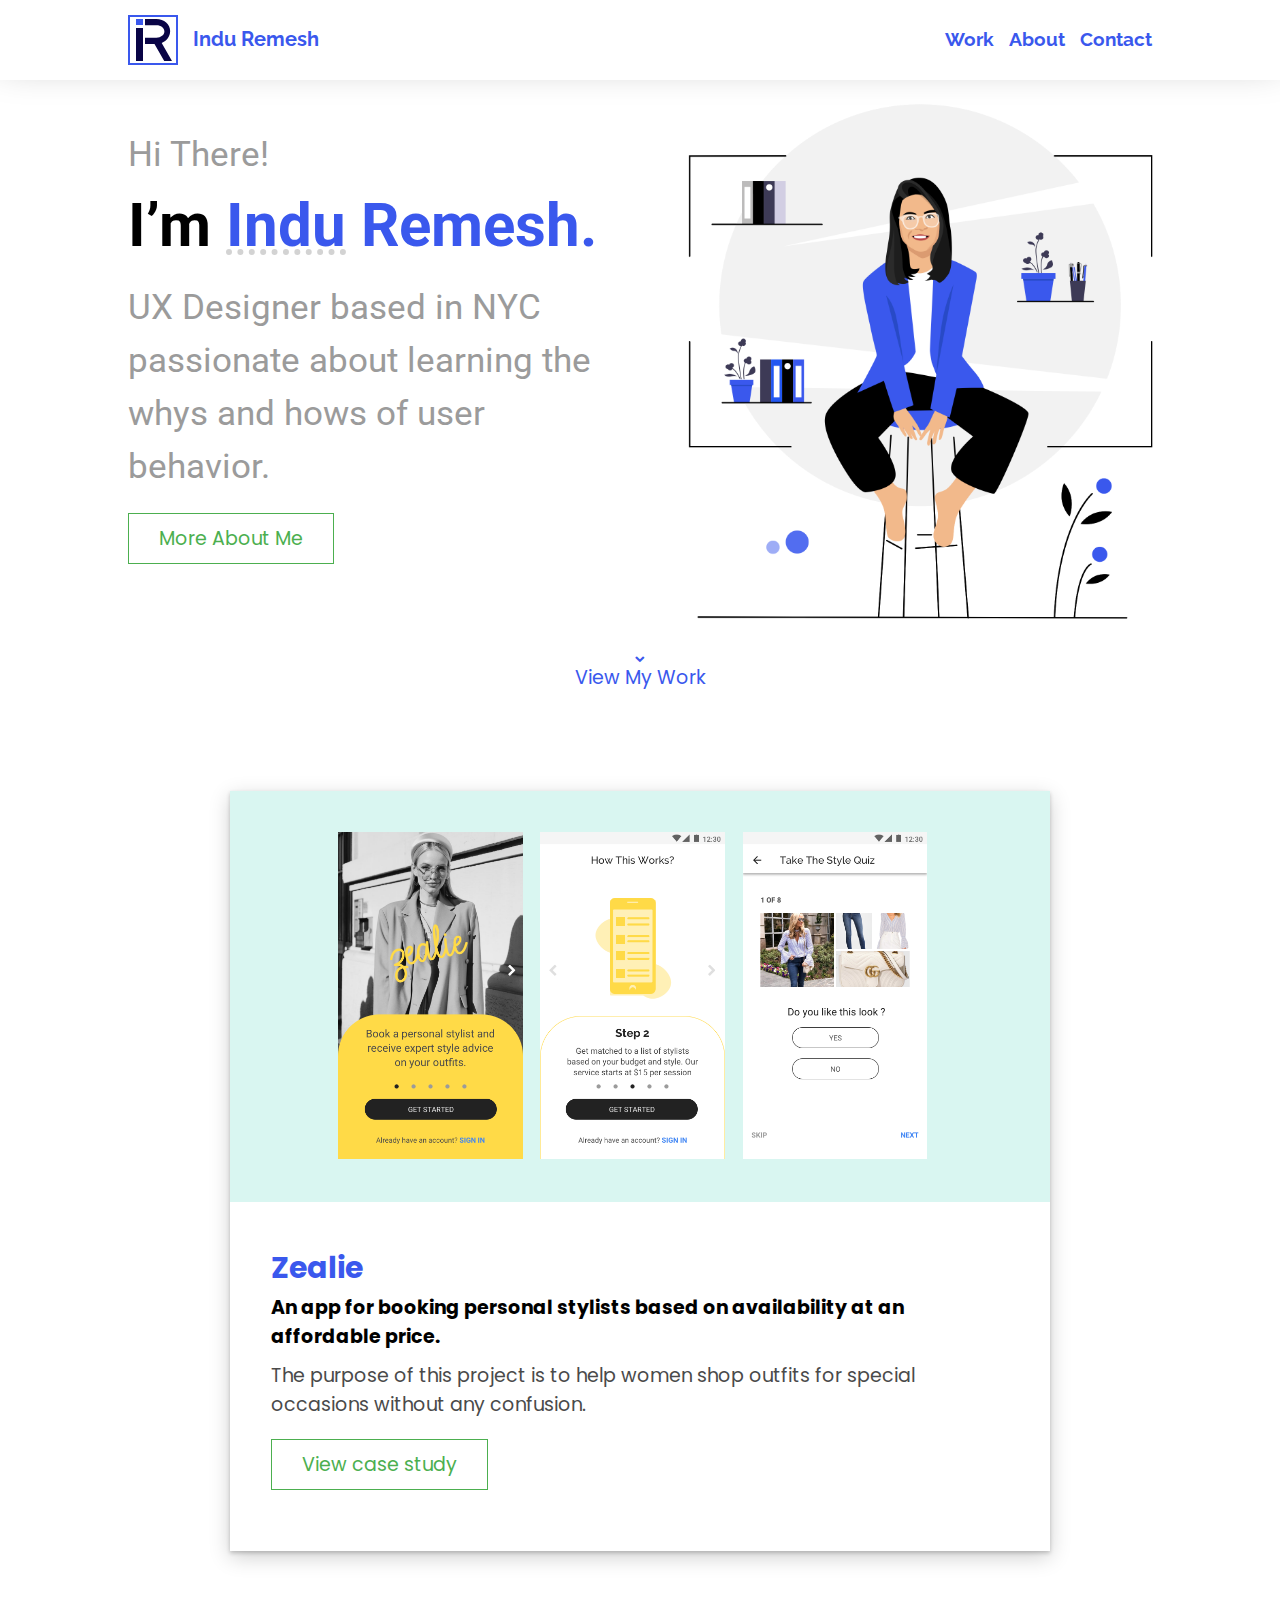
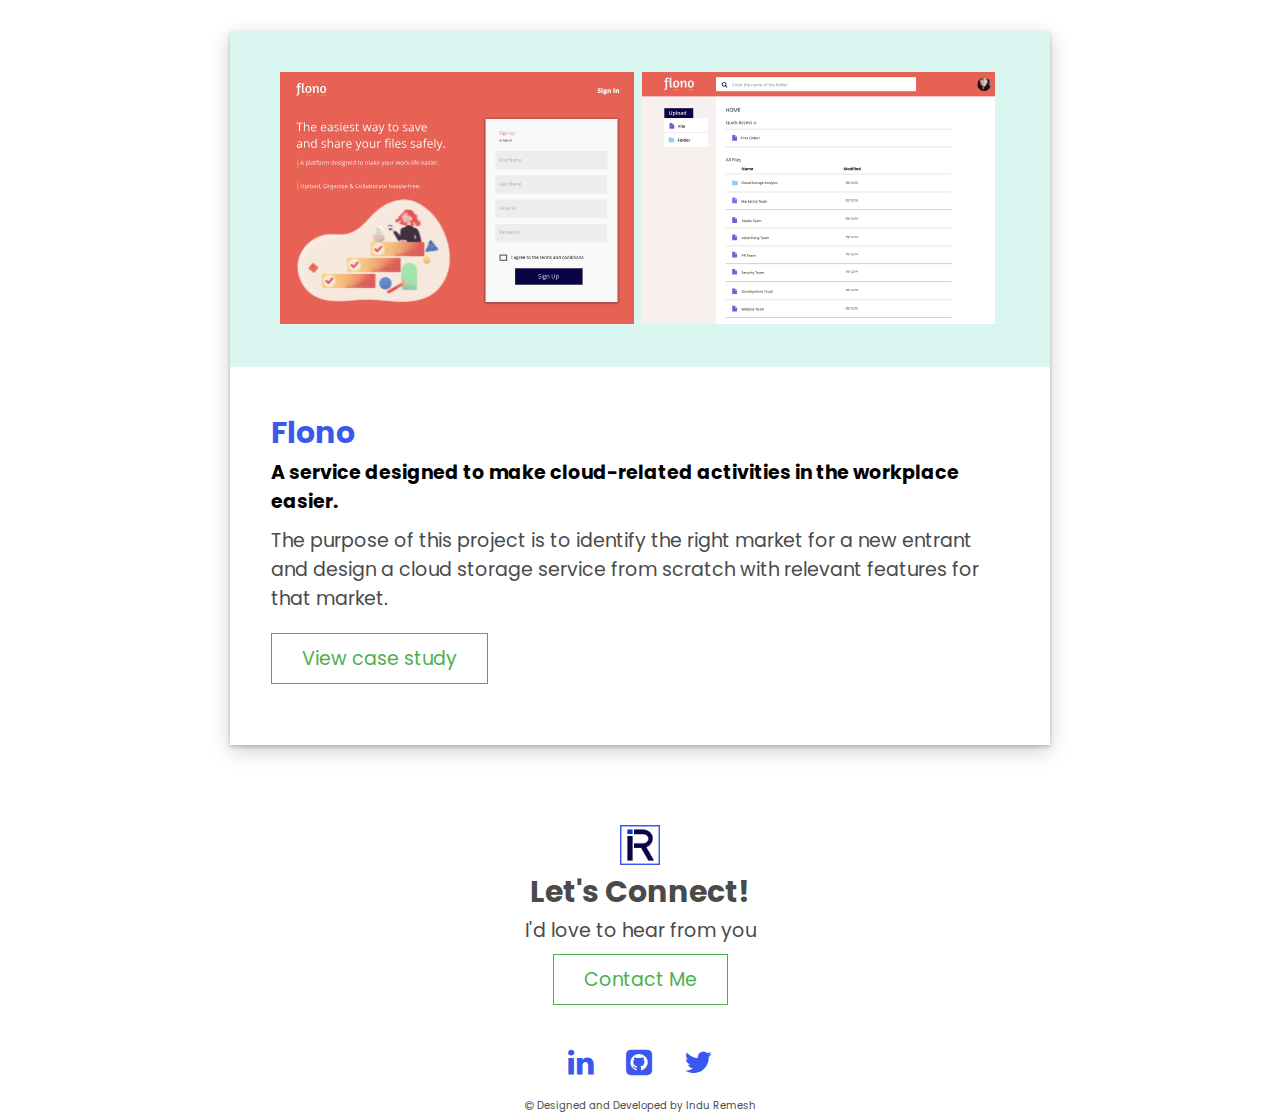
==== index.html @ 7d7c9020 "Add new project" ====
<!DOCTYPE html>
<html>

<head lang="en">
  <title>Portfolio | Indu Remesh</title>
  <meta charset="utf-8">
  <meta name="viewport" content="width=device-width, initial-scale=1">
  <link href='https://fonts.googleapis.com/css?family=Poppins' rel='stylesheet'>
  <link href='https://fonts.googleapis.com/css?family=Roboto' rel='stylesheet'>
  <link href='https://fonts.googleapis.com/css?family=Raleway:800' rel='stylesheet' type='text/css'>
  <link href='https://fonts.googleapis.com/css?family=Raleway:100' rel='stylesheet' type='text/css'>
  <link rel="stylesheet" href="https://cdnjs.cloudflare.com/ajax/libs/font-awesome/4.7.0/css/font-awesome.min.css">
  <link rel="stylesheet" type="text/css" href="css/normalize.css">
  <link rel="stylesheet" type="text/css" href="css/style.css">
  <link rel="apple-touch-icon" sizes="57x57" href="favicon/apple-icon-57x57.png">
  <link rel="apple-touch-icon" sizes="60x60" href="favicon/apple-icon-60x60.png">
  <link rel="apple-touch-icon" sizes="72x72" href="favicon/apple-icon-72x72.png">
  <link rel="apple-touch-icon" sizes="76x76" href="favicon/apple-icon-76x76.png">
  <link rel="apple-touch-icon" sizes="114x114" href="favicon/apple-icon-114x114.png">
  <link rel="apple-touch-icon" sizes="120x120" href="favicon/apple-icon-120x120.png">
  <link rel="apple-touch-icon" sizes="144x144" href="favicon/apple-icon-144x144.png">
  <link rel="apple-touch-icon" sizes="152x152" href="favicon/apple-icon-152x152.png">
  <link rel="apple-touch-icon" sizes="180x180" href="favicon/apple-icon-180x180.png">
  <link rel="icon" type="image/png" sizes="192x192" href="favicon/android-icon-192x192.png">
  <link rel="icon" type="image/png" sizes="32x32" href="favicon/favicon-32x32.png">
  <link rel="icon" type="image/png" sizes="96x96" href="favicon/favicon-96x96.png">
  <link rel="icon" type="image/png" sizes="16x16" href="favicon/favicon-16x16.png">
  <link rel="manifest" href="/manifest.json">
  <meta name="msapplication-TileColor" content="#ffffff">
  <meta name="msapplication-TileImage" content="/ms-icon-144x144.png">
  <meta name="theme-color" content="#ffffff">
</head>
<!-- Mobile Nav -->
<div class="topnav desktopnone">
  <div class="navitems">
    <a href="index.html" class="active irlogo"><img src="images/mylogo.svg" alt="mylogo"></a>
    <div id="myLinks">
      <a href="#projectarea">Work</a>
      <a href="about.html">About</a>
      <a href="contact.html">Contact</a>
    </div>
    <a href="javascript:void(0);" class="icon" onclick="myFunction()">
      <i class="fa fa-bars hambutton"></i>
    </a>
  </div>
</div>
<script>
  function myFunction() {
    var x = document.getElementById("myLinks");
    if (x.style.display === "block") {
      x.style.display = "none";
    } else {
      x.style.display = "block";
    }
  }
</script>
<!-- Desktop/tablet nav -->
<nav class="blue bold none">
  <ul>
    <div class="navelements">
      <div class="logounit">
        <a href="index.html">
          <li class="irlogo"><img src="images/mylogo.svg" alt="logo"></li>
        </a>
        <a href="index.html">
          <li class="myname blue">Indu Remesh</li>
        </a>
      </div>
      <div class="menuicon fontawesome">
        <li><i class="fa fa-bars"></i></li>
      </div>
      <div class="links none">
        <a href="#projectarea">
          <li class="work">Work</li>
        </a>
        <a href="about.html">
          <li class="about">About</li>
        </a>
        <a href="contact.html">
          <li class="contact">Contact</li>
        </a>
      </div>
    </div>
  </ul>
</nav>
<!-- Header Unit -->

<body>
  <div class="container">
    <header class="home">
      <div class="herotext heroelement">
        <h3 class="herohi"> Hi There!</h3>
        <h1 class="heroname blue"><span class="black">I’m </span>
          <div class="tooltip dotted">Indu<span class="tooltiptext lineheightzero">[ In - doo ] <br>Meaning: Indian origin name for the Moon. </span></div> Remesh.
        </h1>
        <p class="oneliner">UX Designer based in NYC passionate about learning the whys and hows of user behavior.</p>
        <a href="about.html"><button class="">More About Me</button></a>
      </div>
      <div class="heroimage heroelement">
        <img class="illustration" src="images/illustration.png" alt="Illustration">
      </div>
      <div class="herobutton aligncenter">
        <a href="about.html"><button class="none2 none nobutton" name="button">More About Me</button></a>
      </div>
    </header>

    <a href="#projectarea">
      <div class="viewmore blue none">
        <i class="fa fa-chevron-down arrowdown"></i>
        <h3>View My Work</h3>
      </div>
    </a>
    <!-- Project Card -->
    <section id="projectarea" class="project aligncenter">
      <div class="projectimage">
        <img class="zeal1" src="images2/launchScreen.png" alt="Project Image">
        <img class="zeal2" src="images2/launchWalk.png" alt="Project Image">
        <img class="zeal3" src="images2/quiz.png" alt="Project Image">
      </div>
      <div class="projectdescription">
        <a href="project.html">
          <h2 class="blue">Zealie</h2>
        </a>
        <p class="bold black"> An app for booking personal stylists based on availability at an affordable price.
  </p>
        <p><span class="none tabnone comview">The purpose of this project is to help women shop outfits for special occasions without any confusion.</p></span>
        <a href="project2.html"><button onclick="myFunction()">View case study</button></a>
      </div>
    </section>

    <section id="projectarea" class="project aligncenter">
      <div class="projectimage">
        <img class="pro1 mainprojectimage" src="images/HomePage.svg" alt="Project Image">
        <img class="pro2 none" src="images/dashboardmain.svg" alt="Project Image">
      </div>
      <div class="projectdescription">
        <a href="project.html">
          <h2 class="blue">Flono</h2>
        </a>
        <p class="bold black"> A service designed to make cloud-related activities in the workplace easier.</p>
        <p><span class="none tabnone comview">The purpose of this project is to identify the right market for a new entrant and design a cloud storage service from scratch with relevant features for that market.</p></span>
        <a href="project.html"><button onclick="myFunction()">View case study</button></a>
      </div>
    </section>

    <!-- Footer -->
    <footer class="aligncenter">
      <a href="index.html"><img src="images/mylogo.png" class="footerlogo" width="40px" alt="logo"></a>
      <h2 class="footernote">Let's Connect!</h2>
      <h3 class="none">I'd love to hear from you</h3>
      <a href="contact.html"><button name="button">Contact Me</button><br></a>
      <ul class="socialicons fontawesome">
        <a href="https://www.linkedin.com/in/indurk/" target="_blank">
          <li><i class="fa fa-linkedin"></i></li>
        </a>
        <a href="https://github.com/Indulr" target="_blank">
          <li><i class="fa fa-github-square"></i></li>
        </a>
        <a href="https://twitter.com/iindurem" target="_blank">
          <li><i class="fa fa-twitter"></i><br></li>
        </a>
      </ul>
      <div class="copyright">
        <i class="fa fa-copyright"></i> Designed and Developed by Indu Remesh
      </div>
    </footer>
    <!-- Global site tag (gtag.js) - Google Analytics -->
    <script async src="https://www.googletagmanager.com/gtag/js?id=UA-143614689-1"></script>
    <script>
      window.dataLayer = window.dataLayer || [];

      function gtag() {
        dataLayer.push(arguments);
      }
      gtag('js', new Date());

      gtag('config', 'UA-143614689-1');
    </script>
  </div>
</body>

</html>
---- css/style.css ----
/* GLOBAL STYLES */
* {
  box-sizing: border-box;
}

html {
  font-size: 10px;
  font-family: "poppins";
  color: #4A4A4A;
  scroll-behavior: smooth;
}

h1 {
  font-size: 3rem;
  color: #3A58ED;
  line-height: 4rem;
  font-weight: bold;
}

h2 {
  font-size: 2.4rem;
  line-height: 3.4rem;
  color: ;
  text-decoration: none;
  font-weight: bold;
}

.h2color {
  color: ;
}

h3 {
  font-size: 1.6rem;
  line-height: 2.7rem;
}

h4 {
  font-size: 1.4rem;
  margin-bottom: 5px;
}

p {
  font-size: 1.6rem;
  line-height: 2.7rem;
  margin-bottom: 10px;
}

.fontawesome {
  font-size: 2.5rem;
}

.none {
  display: none;
}

.newnone {
  display: none;
}

button {
  border: 1px solid #4CAF4F;
  background-color: white;
  color: #4CAF4F;
  padding: 5px 5px;
  text-align: center;
  text-decoration: none;
  font-family: "poppins";
  font-size: 14px;
  margin-top: 10px;
  margin-bottom: 20px;
  cursor: pointer;
}

button:hover {
  text-shadow: 0px 0px 6px rgba(255, 255, 255, 1);
  -webkit-box-shadow: 0px 5px 40px -10px rgba(0, 0, 0, 0.57);
  -moz-box-shadow: 0px 5px 40px -10px rgba(0, 0, 0, 0.57);
  transition: all 0.4s ease 0s;
}

.aligncenter {
  text-align: center;
}

.halfimg {
  width: 48%;
}

.fullimg {
  width: 90%;
}

.marginbottom {
  margin-bottom: 40px;
}

.marginbottomsmall {
  margin-bottom: 20px;
}

.alignleft {
  text-align: left;
}

.blue {
  color: #3A58ED;
}

.black {
  color: #000000;
}

hr {
  border-top: 1px solid red;
}

.red {
  color: #E76155;
}

.emp {
  font-size: 2.5rem;
}

.squarelist {
  list-style-type: square;
}

.divider {
  width: 100%;
  height: 3px;
  color: red;
}

.bold {
  font-weight: bold;
}

.underline {
  text-decoration: underline;
}

.marginaround {
  margin: 2%;
}

a:visited {
  color: #3A58ED;
}

/* navigation */
.topnav {
  box-shadow: 0 -22px 43px 0px rgba(0, 0, 0, .4);
}

.navitems {
  width: 91%;
  margin: 0 auto;
}

.topnav img {
  width: 50px;
}

.topnav #myLinks {
  display: none;
}

.topnav a {
  color: #3A58ED;
  padding: 5px 5px;
  text-decoration: none;
  font-size: 17px;
  display: block;
  font-weight: bold;
  font-family: "Raleway";
}

#myLinks a {
  padding-top: 8%;
  padding-bottom: 8%;
  border-bottom: 1px solid #7B8DE4;
}

#myLinks a:hover {
  color: black;
}

.topnav a.icon {
  display: block;
  position: absolute;
  right: 16px;
  top: 10px;
  font-size: 30px;
  color: #3A58ED;
}

.topnav a:visited {
  color: #3A58ED;
}

.topnav a:hover {
  color: #3A58ED;
}

/* Header */
/* Tooltip container */
.dotted {
  text-decoration: underline;
  text-decoration-color: lightgrey;
  text-decoration-style: dotted;
}

.lineheightzero {
  line-height: 30px;
}

.tooltip {
  position: relative;
  display: inline-block;
  /* border-bottom: 1px dotted darkgrey; If you want dots under the hoverable text */
}

/* Tooltip text */
.tooltip .tooltiptext {
  visibility: hidden;
  width: 170px;
  background-color: darkgrey;
  color: #fff;
  font-size: 14px;
  text-align: left;
  border-radius: 6px;
  padding-left: 3px;
  /* Position the tooltip text - see examples below! */
  position: absolute;
  z-index: 1;
}

.tooltip .tooltiptext {
  top: -5px;
  left: 105%;
}

.tooltip .tooltiptext::after {
  content: " ";
  position: absolute;
  top: 30%;
  right: 100%;
  /* To the left of the tooltip */
  margin-top: -5px;
  border-width: 5px;
  border-style: solid;
  border-color: transparent darkgrey transparent transparent;
}

/* Show the tooltip text when you mouse over the tooltip container */
.tooltip:hover .tooltiptext {
  visibility: visible;
}

header.home, .flonomain {
  margin-bottom: 30px;
  margin-top: 30px;
}

.herohi, .oneliner {
  font-size: 2rem;
  color: #9B9B9B;
  font-family: "Roboto";
  line-height: 3rem;
}

.heroname {
  font-family: "Roboto";
  margin-bottom: 10px;
}

.illustration {
  width: 100%;
  margin: 0 auto;
}

.herobutton {
  text-align: center;
}

/* Main */
.container {
  width: 91%;
  margin: 0 auto;
}

/* Project Card on Homepage */
.introimg {
  width: 40%;
  display: inline-block;
  margin-right: 5%;
}

.project {
  width: 90%;
  margin: 0 auto;
  margin-top: 50px;
  box-shadow: 0 2px 4px 0 rgba(0, 0, 0, 0.2), 0 6px 20px 0 rgba(0, 0, 0, 0.19);
  margin-bottom: 50px;
}

.projectimage {
  padding: 5%;
  background-color: #D9F6F1;
}

.projectdescription {
  padding: 5%;
}

.pro1 {
  width: 90%;
}

.zeal1, .zeal2, .zeal3 {
  display: inline-block;
  width: 25%;
  margin-right: 2%;
}

/*Case Study*/
.bgcolor {
  background-color: #D9F6F1;
}

.colorbox {
  padding: 5%
}

.margincenter {
  margin: 0 auto;
}

.marginleft {
  margin-left: 10px;
}

.marginleftmore {
  margin-left: 20px;
}

.personaimage {
  width: 40%;
}

.margintopsmall {
  margin-top: 40px;
}

.storyboard {
  width: 90%;
}

.papersketchimg, .wireframeimg {
  width: 95%;
}

ul.listspace li {
  margin-bottom: 10px;
}

.border {
  border-style: solid;
  border-width: thin;
}

.previous {
  float: left;
}

.next {
  float: right;
}

.topbutton {
  margin: 0 auto;
}

li {
  line-height: 3.5rem;
}

.endbuttons {
  height: 50px;
}

.zealiewire {
  width: 30%;
  margin: 2%;
}

.zealogo {
  width: 40%;
}

.zealmob {
  width: 70%;
}

/* Footer */
footer ul {
  display: flex;
  justify-content: space-between;
  width: 50%;
  margin: 0 auto;
}

.socialicons {}

.socialicons li {
  font-size: 3rem;
  color: #3A58ED;
}

.socialicons li:hover {
  color: black;
}

.cricon {
  font-size: 1.5rem
}

.crname {
  font-size: 1.0rem
}

.cricon, .crname {
  display: inline-block;
  vertical-align: middle;
}

/*Contact Page*/
.contacttext {
  margin-top: 50px;
  margin-bottom: 20px;
}

.contactfull {
  margin-bottom: 100px;
}

#contact input[type="text"],
#contact input[type="email"],
#contact input[type="tel"],
#contact input[type="url"],
#contact textarea,
#contact button[type="submit"] {
  font: 400 12px/16px "Poppins", Helvetica, Arial, sans-serif;
}

#contact {
  background: white;
  padding: 3%;
  box-shadow: 0 0 20px 0 rgba(0, 0, 0, 0.2), 0 5px 5px 0 rgba(0, 0, 0, 0.24);
}

fieldset {
  border: medium none !important;
  margin: 0 0 10px;
  min-width: 100%;
  padding: 0%;
  width: 100%;
}

#contact input[type="text"],
#contact input[type="email"],
#contact input[type="tel"],
#contact input[type="url"],
#contact textarea {
  width: 100%;
  border: 1px solid #ccc;
  background: #FFF;
  margin: 1%;
  padding: 1%;
}

#contact input[type="text"]:hover,
#contact input[type="email"]:hover,
#contact input[type="tel"]:hover,
#contact input[type="url"]:hover,
#contact textarea:hover {
  -webkit-transition: border-color 0.3s ease-in-out;
  -moz-transition: border-color 0.3s ease-in-out;
  transition: border-color 0.3s ease-in-out;
  border: 1px solid #aaa;
}

#contact textarea {
  max-width: 100%;
  height: 100px;
}

#contact button[type="submit"] {}

.copyright {
  text-align: center;
}

#contact input:focus,
#contact textarea:focus {
  outline: 0;
  border: 1px solid #aaa;
}

::-webkit-input-placeholder {
  color: #888;
}

:-moz-placeholder {
  color: #888;
}

::-moz-placeholder {
  color: #888;
}

:-ms-input-placeholder {
  color: #888;
}

.inputspace {
  height: 40px;
}

/*About Page*/
.aboutinfull {
  margin-top: 30px;
  margin-bottom: 80px;
}

.firstpartabout img {
  width: 100%;
  margin-top: 10px;
  margin-bottom: 10px;
}

.newrightnow {
  width: 200px;
  border: 1px solid lightgrey;
  box-shadow: 0 4px 2px -2px rgba(0, 0, 0, 0.4);
  padding: 2%;
  margin: 1%;
}

.boxes {
  display: flex;
}

@media screen and (min-width: 575px) {

  /*Global Styles */
  .none {
    display: block;
  }

  .nobutton {
    display: none;
  }

  h1 {
    font-size: 6rem;
    line-height: 9rem;
  }

  h2 {
    font-size: 3rem;
    line-height: 4.1rem;
  }

  h3 {
    font-size: 1.9rem;
    line-height: 2.7rem;
  }

  p {
    font-size: 1.9rem;
    line-height: 3.5rem;
  }

  .fontawesome {
    font-size: 3rem;
  }

  button {
    padding: 8px 8px;
    font-size: 16px;
  }

  .tabnone {
    display: none;
  }

  .desktopnone {
    display: none;
  }

  /* Navigation */
  nav {
    width: 100%;
    height: 80px;
    box-shadow: 0 -22px 43px 0px rgba(0, 0, 0, .4);
    font-family: "Raleway";
    font-size: 1.9rem;
    position: relative;
  }

  .navelements {
    width: 80%;
    margin: 0 auto;
    display: flex;
    justify-content: space-between;
    align-items: center;
  }

  .myname {
    font-family: "Raleway";
  }

  .irlogo, .myname {
    display: inline-block;
    vertical-align: middle;
  }

  .menuicon {
    display: none;
  }

  .irlogo {
    margin-right: 10px;
    margin-top: 15px;
    margin-bottom: 15px;
  }

  .myname {
    font-size: 2rem;
    margin-bottom: 13px;
  }

  .work, .about, .contact {
    display: inline-block;
    margin-left: 10px;
    margin-bottom: 13px;
  }

  .links a {
    font-family: "Raleway";
  }

  .myname:hover {
    color: black;
  }

  /*Main */
  .container {
    width: 80%;
    margin: 0 auto;
  }

  /* Header */
  .tooltip .tooltiptext {
    width: 180px;
    font-size: 16px;
  }

  .tooltip .tooltiptext::after {
    top: 50%;
  }

  header.home {
    margin-top: 60px;
  }

  .herohi, .oneliner {
    font-size: 3.5rem;
    line-height: 5.3rem;
  }

  .herobutton {
    text-align: center;
  }

  .viewmore {
    text-align: center;
    margin-bottom: 100px;
  }

  /* Project Card*/
  .project {
    width: 80%;
    margin-bottom: 80px;
  }

  .pro1, .pro2 {
    display: inline-block;
    width: 48%;
    margin-right: 5px;
  }

  .zeal1, .zeal2, .zeal3 {
    display: inline-block;
    width: 25%;
    margin-right: 2%;
  }

  .projectdescription {
    text-align: left;
  }

  .projectdescription p {
    line-height: 2.9rem;
  }

  /*Case Study */
  .marginleft {
    margin-left: 0px;
  }

  .alignleftformobile {
    text-align: center;
  }

  .papersketchimg {
    width: 30%;
    margin: 1%;
  }

  .wireframeimg {
    display: inline-block;
    width: 40%;
    margin: 1%;
  }

  .colorbox {
    padding: 3%;
  }

  .personaimage {
    width: 30%;
  }

  .personaclass {
    width: 45%;
    display: inline-block;
    vertical-align: top;
    margin: 2%;
  }

  .storyandfeature {
    width: 45%;
    display: inline-block;
    vertical-align: text-top;
  }

  .utupload {
    width: 20%;
    margin: 1%;
  }

  .fullimg {
    width: 45%;
    margin: 1%;
  }

  .visualtypo, .visualcolor, .visualcolorpalette {
    width: 48%;
    display: inline-block;
    vertical-align: middle;
  }

  .zealogo {
    width: 20%;
    margin-right: 28%;
  }

  .logotype {
    width: 50%;
  }

  .zealogo, .logotype {
    display: inline-block;
    vertical-align: middle;
  }

  .visualzealie {
    width: 25%;
    margin-right: 23%;
  }

  .visualtype {
    width: 45%;
  }

  .visualtype, .visualzealie {
    display: inline-block;
    vertical-align: middle;
  }

  .typo {
    height: 10px;
  }

  .signupop1, .signupop2 {
    width: 25%;
  }

  .signupop1 {
    margin-right: 10px;
  }

  .utbox {
    width: 25%;
  }

  ul.lessmarginbottom {
    margin-bottom: 5px;
  }

  .finalresult1, .finalresult2, .finalresult3 {
    width: 48%;
    display: inline-block;
    vertical-align: middle;
  }

  .zealieresult1 {
    width: 30%;
    margin-right: 15%;
  }

  .zealieresulttype1 {
    width: 53%;
  }

  .zealieresult1, .zealieresulttype1 {
    display: inline-block;
    vertical-align: middle;
  }

  .reducedcontainer {
    width: 95%;
    margin: 0 auto;
  }

  .google, .dropbox, .box {
    width: 25%;
    display: inline-block;
    vertical-align: top;
    margin: 4%;
  }

  .compbutton, .topbutton {
    text-align: center;
  }

  .topbutton {
    margin-bottom: 50px;
  }

  .psrt {
    width: 48%;
    display: inline-block;
    margin: 1%;
  }

  .roleandtools {
    float: right;
    text-align: center;
  }

  .marginforproblem {
    margin-bottom: 80px;
  }

  .flonotext {
    margin-right: 10px;
  }

  .flonoheadcomp {
    width: 48%;
    display: inline-block;
    vertical-align: middle;
  }

  .userstories {
    margin-right: 40px;
  }

  .storybutton {
    text-align: center;
  }

  .alignleft {
    text-align: left;
  }

  .featuresonly {
    float: right;
  }

  .videowidth {
    width: 48%;
  }

  .videocontrol {
    width: 20%;
  }

  .zealieheadcomp {
    width: 40%;
    margin-right: 30%;
  }

  .zealieheadcomp, .videocontrol {
    display: inline-block;
    vertical-align: middle;
  }

  /* Contact */
  .contactfull {
    margin-bottom: 80px;
  }

  /* About */
  .newrightnow {
    width: 45%;
    border: 1px solid lightgrey;
    box-shadow: 0 4px 2px -2px rgba(0, 0, 0, 0.4);
    padding: 2%;
  }

  /*Footer */
  .footerlogo {
    margin: 0 auto;
  }

  .cricon {
    font-size: 20px;
  }

  footer ul {
    width: 16%;
  }
}

@media screen and (min-width: 991px) {

  /* Global Styles */
  a {
    text-decoration: none;
  }

  a:visited {
    color: #3A58ED;
  }

  a:hover {
    color: black;
  }

  button {
    padding: 10px 30px;
    font-size: 19px;
  }

  .comview {
    display: block;
  }

  .none2 {
    display: none;
  }

  h2 {
    line-height: 5rem;
  }

  /* Footer */
  .socialicons {
    padding: 10px 10px;
    margin-top: 10px;
    margin-bottom: 10px;
  }

  /* Header */
  header.home {
    margin-top: 10px;
  }

  .heroelement {
    width: 48%;
    display: inline-block;
    vertical-align: middle;
  }

  .illustration {
    margin-left: 13%;
    margin-right: 13%;
    margin-top: 10px;
    width: 95%;
  }

  .herobutton {
    text-align: left;
  }

  .viewmore {
    text-align: center;
    margin-bottom: 100px;
  }

  .links li {
    color: #3A58ED;
  }

  .links li:hover {
    color: black;
  }

  /* Sticky Menu*/
  .sticky {
    position: fixed;
    top: 0;
    width: 100%;
  }

  .navdirection {
    width: 100%;
    margin: 0 auto;
    background-color: #f6e8ea;
    padding-top: 2%;
    padding-bottom: 2%;
  }

  .stickymenuitems {
    display: flex;
    justify-content: center;
    justify-content:
  }

  .navdirection a {
    font-size: 16px;
    color: #3A58ED;
    margin-left: 1%;
    margin-right: 1%;
    text-decoration: none;
    font-weight: bold;
    font-family: "Raleway";
  }

  .navdirection a:hover {
    color: black;
  }

  /* Case Study */
  .desktopwidth {
    width: 680px;
  }

  .marginbottom {
    margin-bottom: 100px;
  }

  .marginbottomsmall {
    margin-bottom: 50px;
  }

  .margintopsmall {
    margin-top: 60px;
  }

  .tools {
    margin-top: 50px;
  }

  .tools h3 {
    line-height: 3rem;
  }

  .roles h3 {
    line-height: 3rem;
  }

  .alignfewleft {
    text-align: left;
  }

  /* Contact */
  .contactform, .contacttext {
    width: 48%;
    display: inline-block;
    vertical-align: middle;
  }

  .contactfull {
    margin-top: 100px;
    margin-bottom: 420px;
  }

  .contactform {
    float: right;
  }

  /* About */
  .deskpic {
    width: 79%;
  }

  .aboutfull {
    margin-bottom: 100px;
  }

  .firstpartaboutpic {
    width: 48%;
    margin-top: 60px;
    float: right;
  }

  .firstpartabout {
    width: 48%;
    margin: 1%;
  }

  .firstpartabout, .firstpartaboutpic {
    display: inline-block;
    vertical-align: top;
  }

  .newrightnow {
    width: 38%;
    border: 1px solid lightgrey;
    box-shadow: 0 4px 2px -2px rgba(0, 0, 0, 0.4);
    padding: 2%;
  }

  .secondpartabout {
    width: 48%;
    margin: 1%;
  }

  .secondpartbox {
    width: 45%;
  }

  .secondpartbox, .secondpartabout {
    display: inline-block;
    vertical-align: top;
  }

  .boxes {
    display: flex;
  }
}
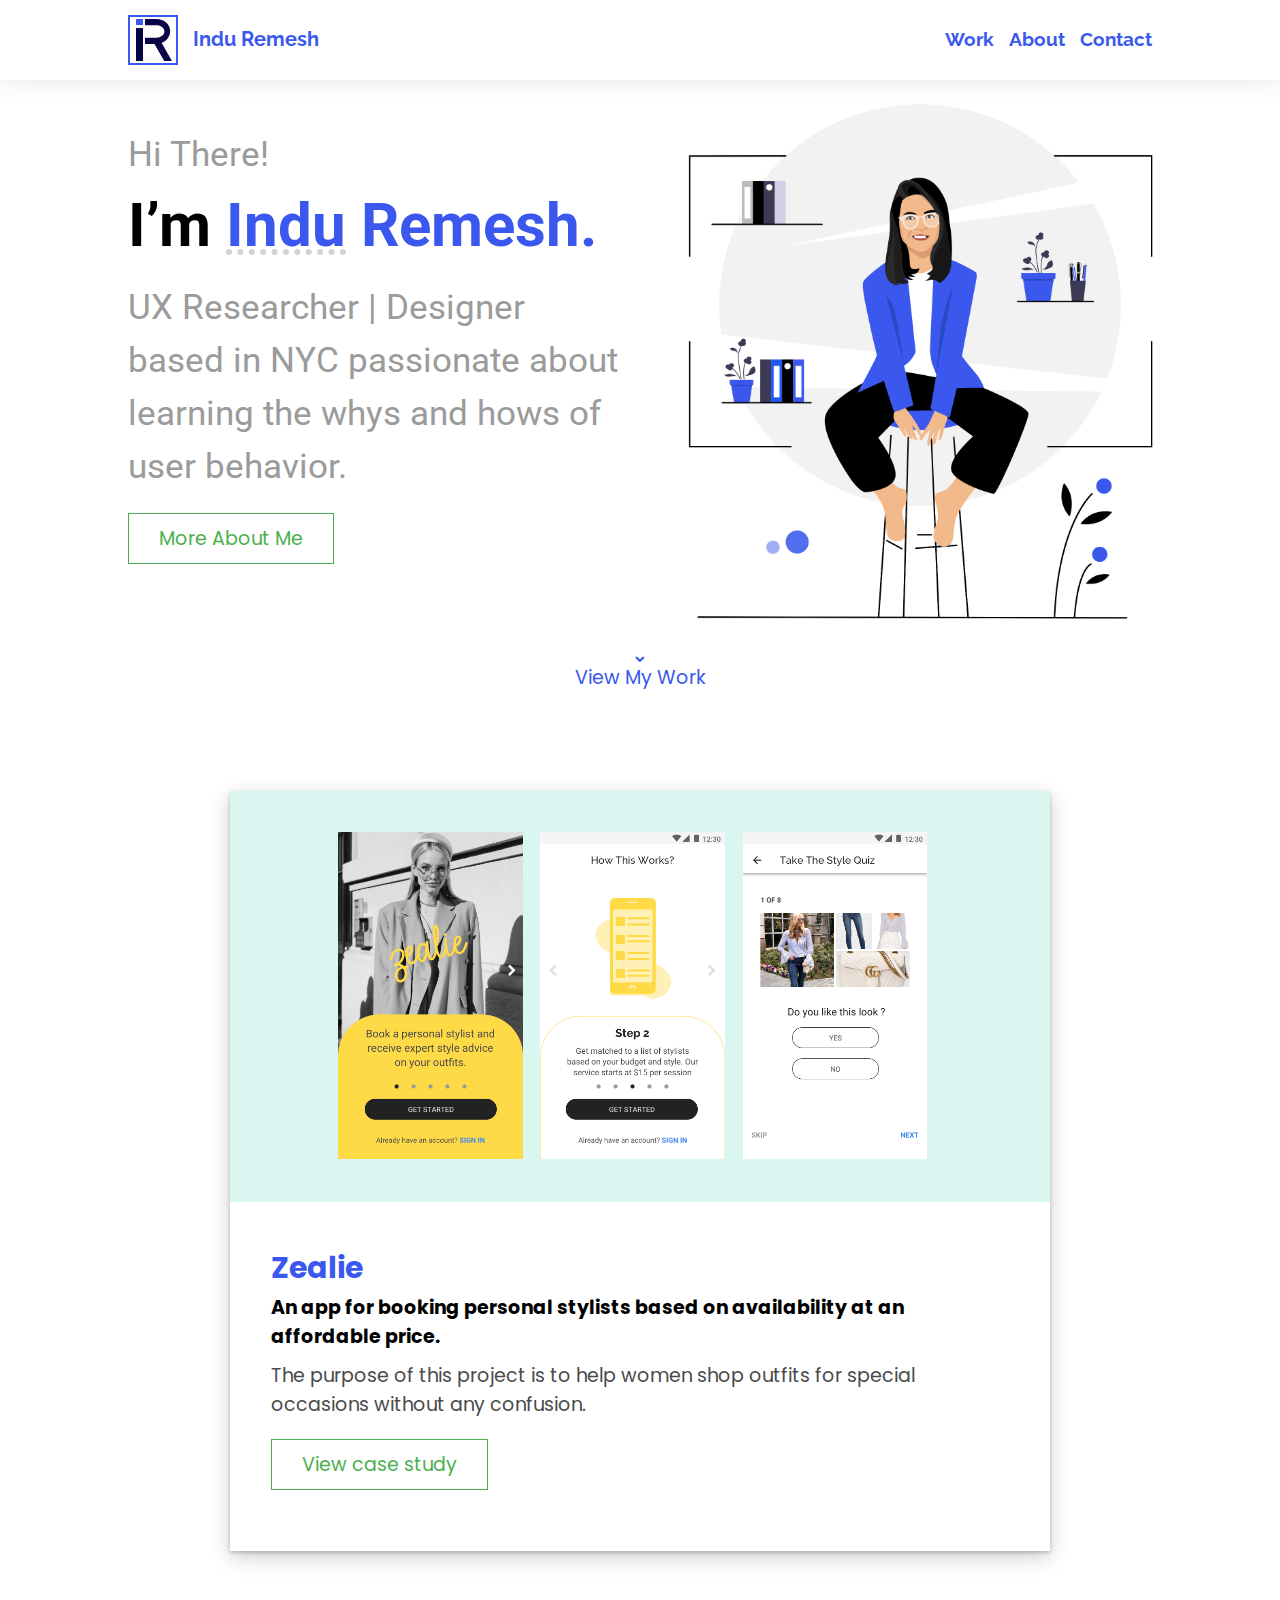
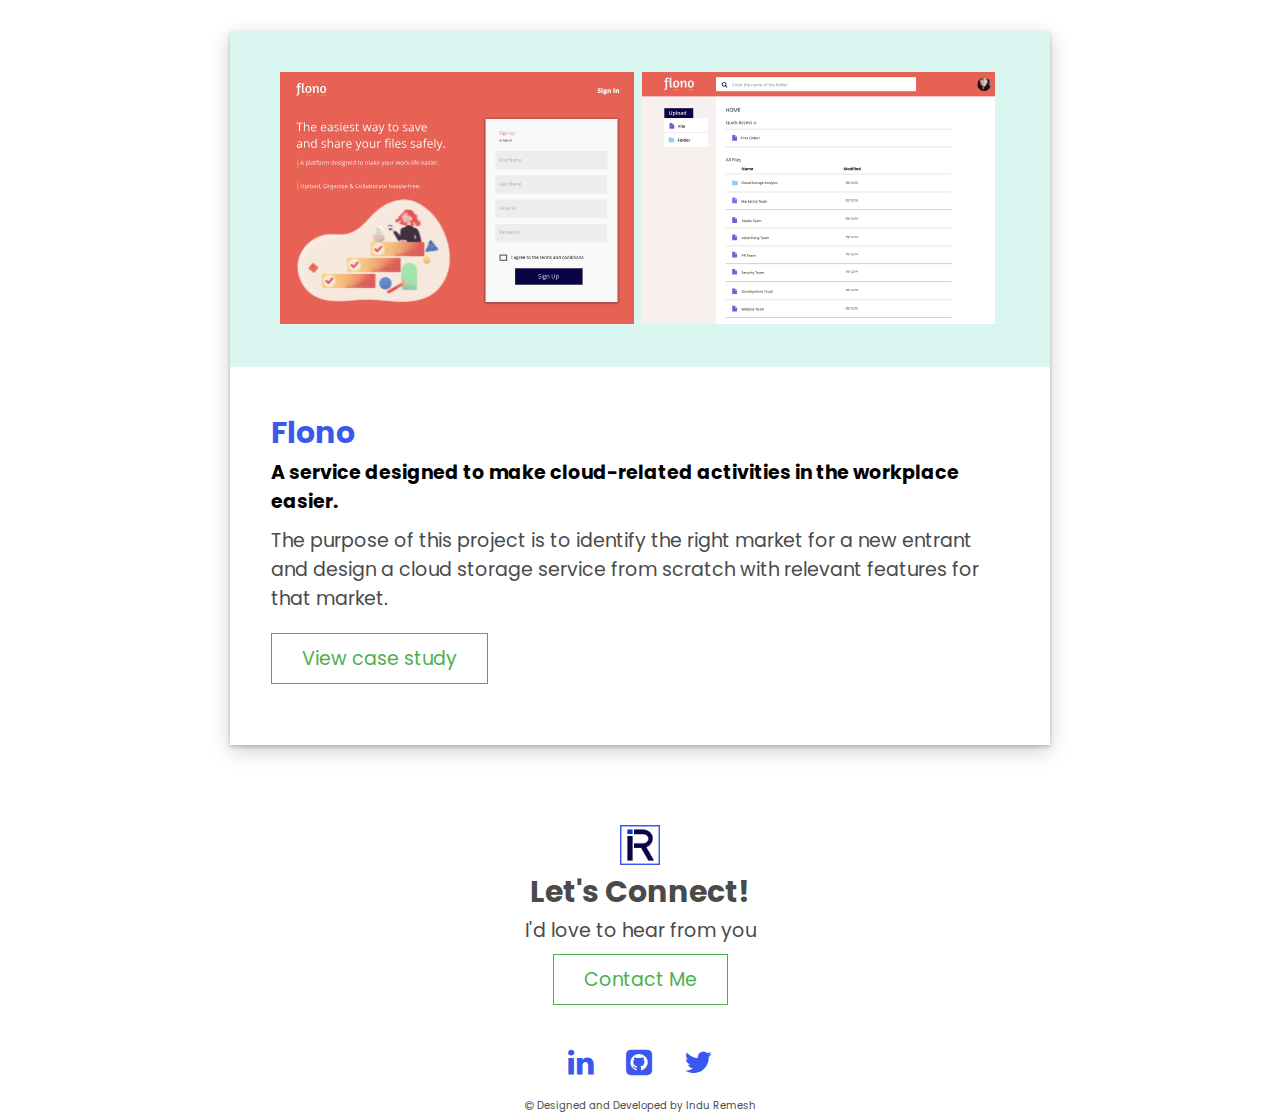
==== commit 5065026b: "Change name" ====
--- a/index.html
+++ b/index.html
@@ -93,7 +93,7 @@
         <h1 class="heroname blue"><span class="black">I’m </span>
           <div class="tooltip dotted">Indu<span class="tooltiptext lineheightzero">[ In - doo ] <br>Meaning: Indian origin name for the Moon. </span></div> Remesh.
         </h1>
-        <p class="oneliner">UX Designer based in NYC passionate about learning the whys and hows of user behavior.</p>
+        <p class="oneliner">UX Researcher | Designer based in NYC passionate about learning the whys and hows of user behavior.</p>
         <a href="about.html"><button class="">More About Me</button></a>
       </div>
       <div class="heroimage heroelement">
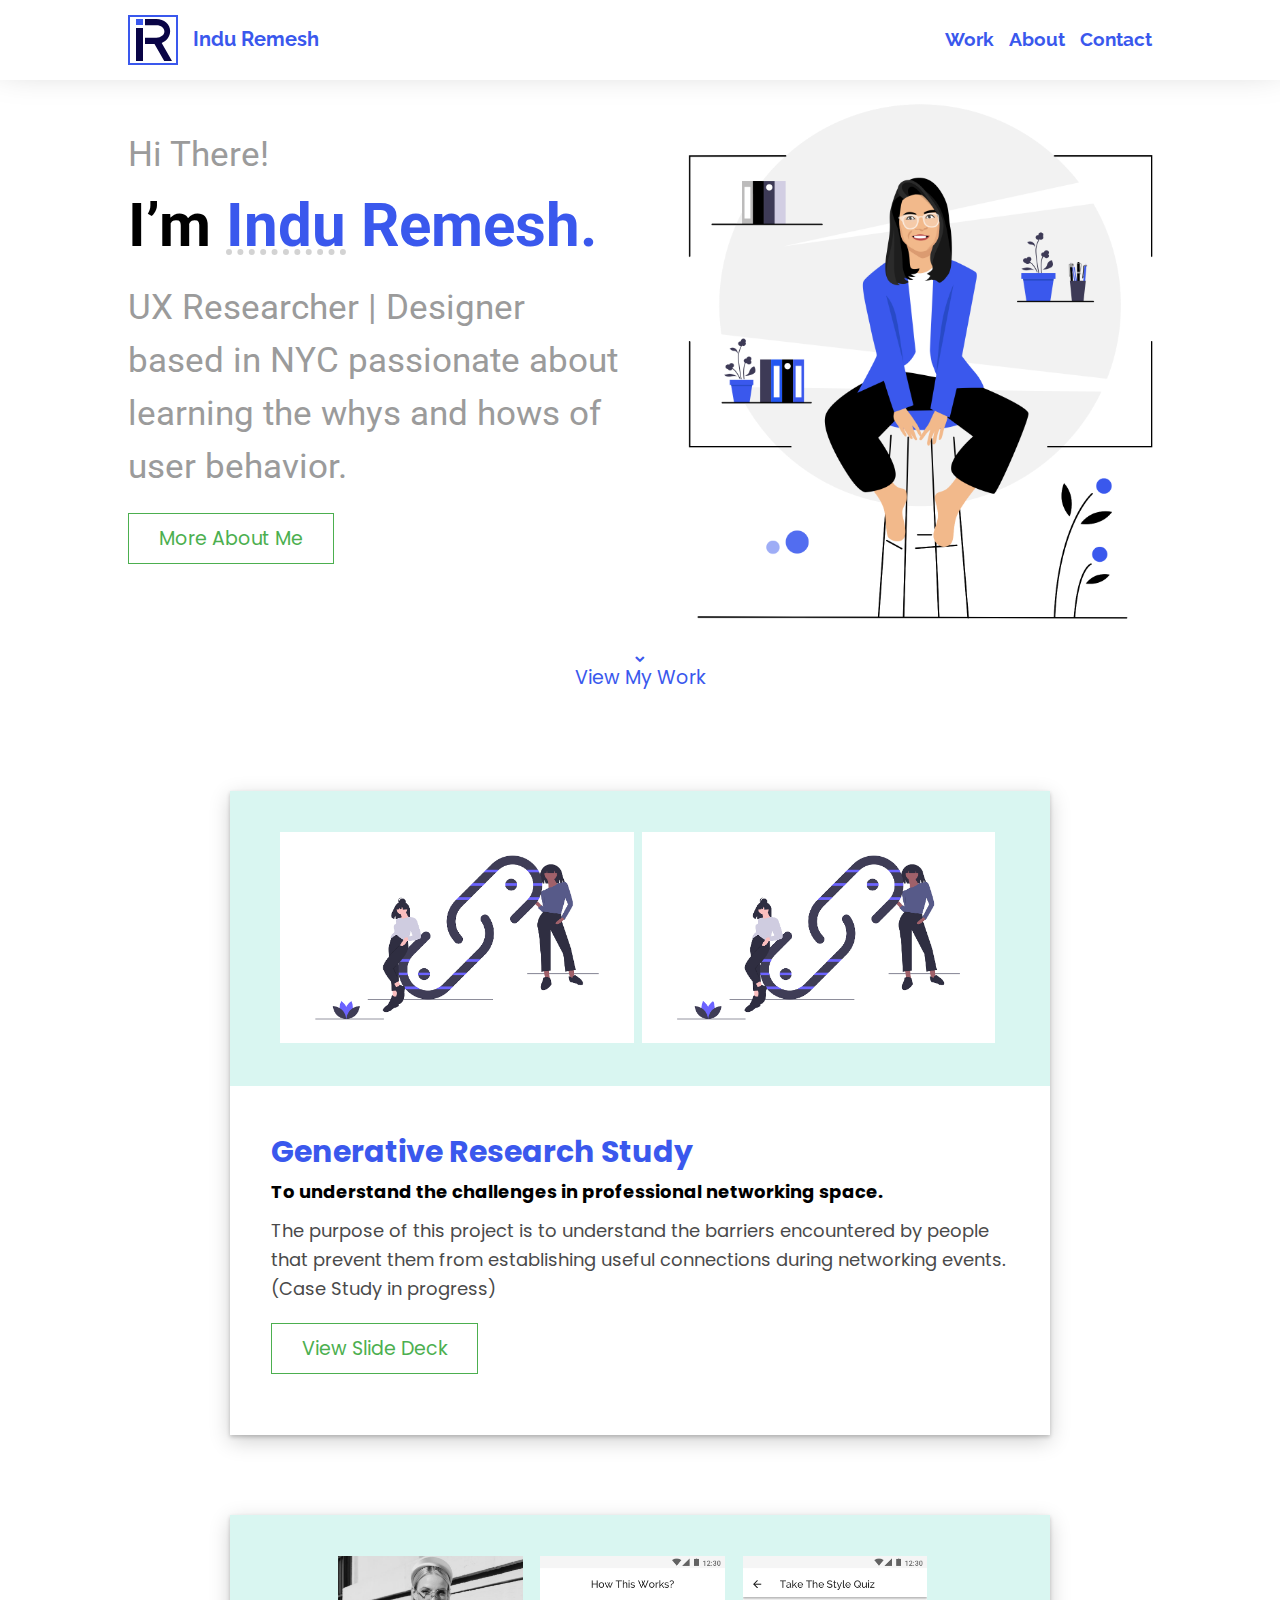
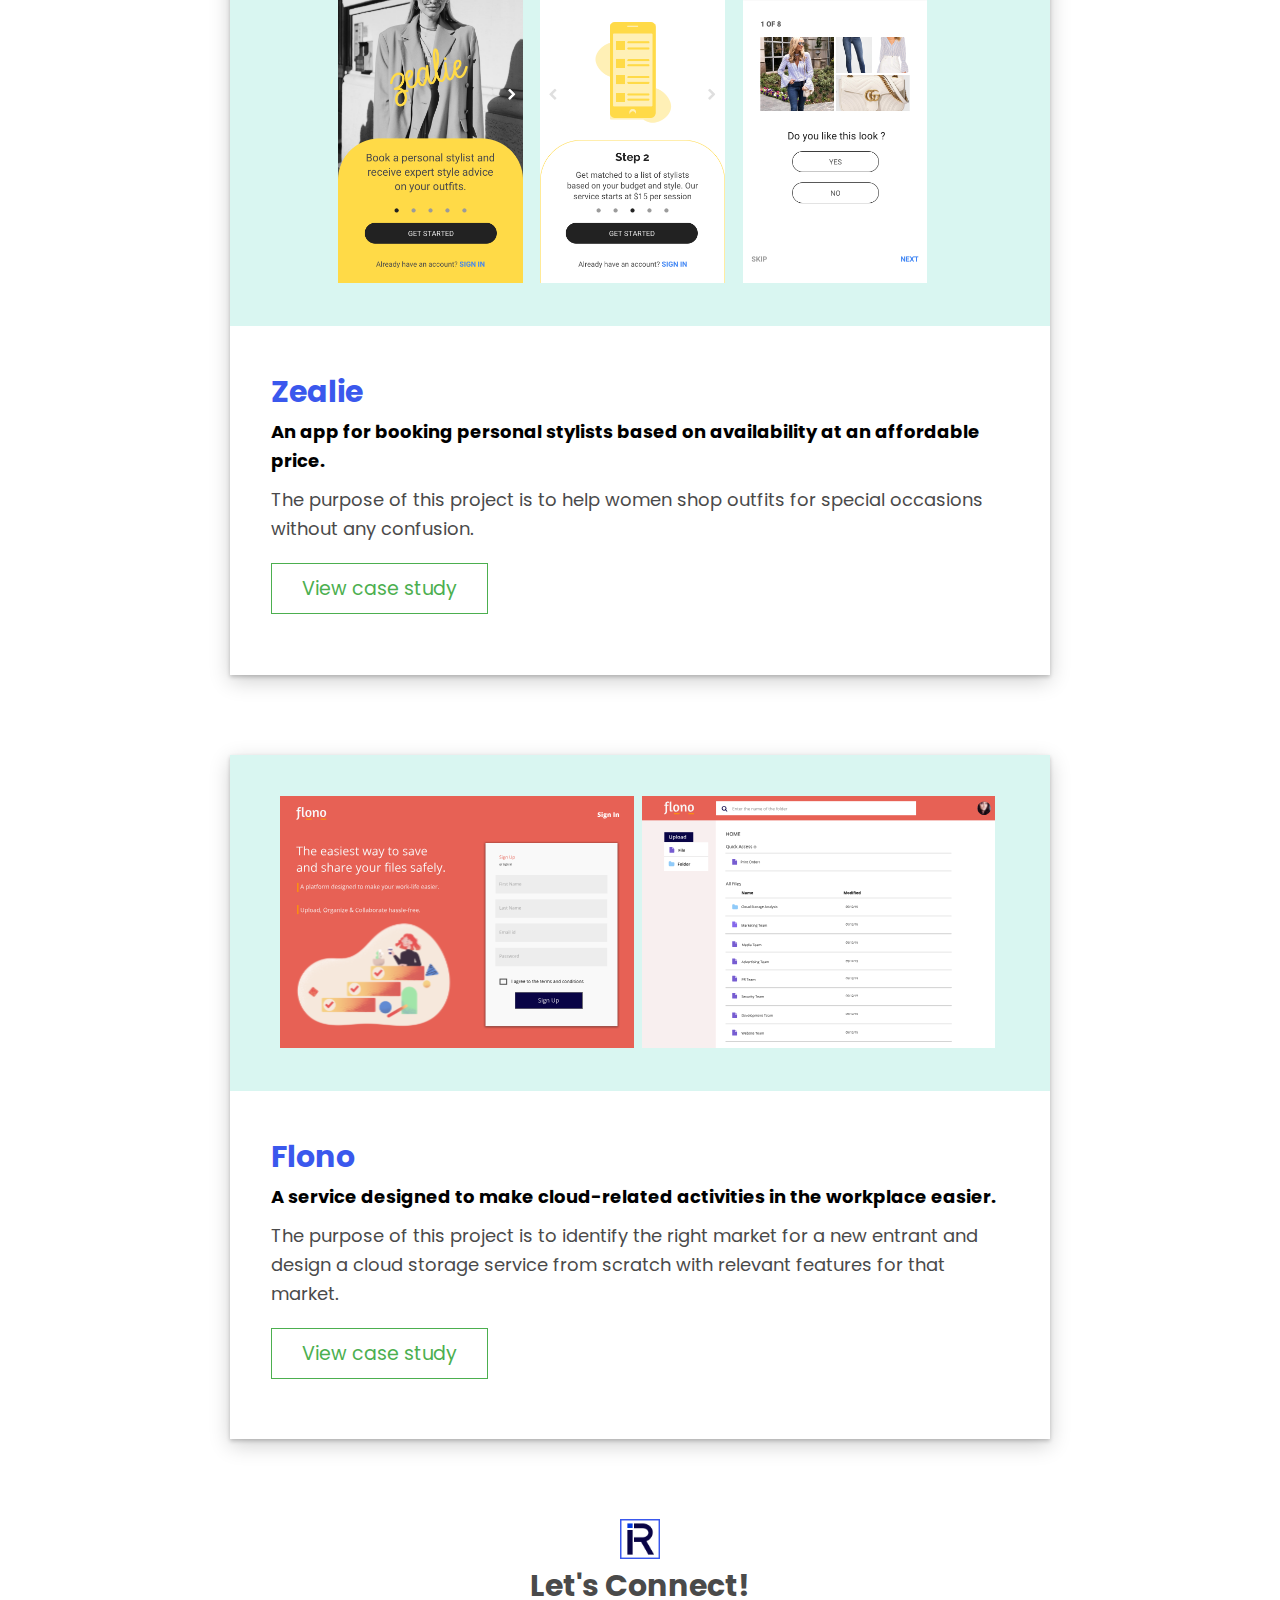
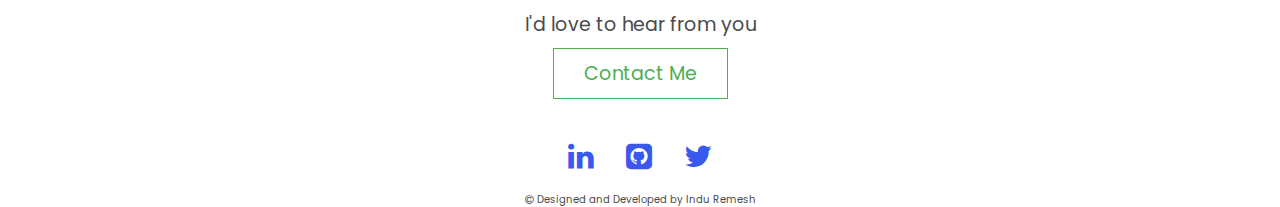
==== commit 65985015: "Add research project" ====
--- a/index.html
+++ b/index.html
@@ -113,6 +113,21 @@
     <!-- Project Card -->
     <section id="projectarea" class="project aligncenter">
       <div class="projectimage">
+        <img class="pro1 mainprojectimage" src="images2/network1.png" alt="Project Image">
+        <img class="pro2 none" src="images2/network1.png" alt="Project Image">
+      </div>
+      <div class="projectdescription">
+        <a href="project.html">
+          <h2 class="blue">Generative Research Study</h2>
+        </a>
+        <p class="bold black"> To understand the challenges in professional networking space.
+  </p>
+        <p><span class="none tabnone comview">The purpose of this project is to understand the barriers encountered by people that prevent them from establishing useful connections during networking events. (Case Study in progress)</p></span>
+        <a href="https://drive.google.com/file/d/1cIdPYhqK4LpuoNY3z3MFUzy2MVaCAYZ3/view?usp=sharing"><button onclick="myFunction()">View Slide Deck</button></a>
+      </div>
+    </section>
+    <section id="projectarea" class="project aligncenter">
+      <div class="projectimage">
         <img class="zeal1" src="images2/launchScreen.png" alt="Project Image">
         <img class="zeal2" src="images2/launchWalk.png" alt="Project Image">
         <img class="zeal3" src="images2/quiz.png" alt="Project Image">
--- a/css/style.css
+++ b/css/style.css
@@ -579,7 +579,7 @@
   }
 
   p {
-    font-size: 1.9rem;
+    font-size: 1.8rem;
     line-height: 3.5rem;
   }
 
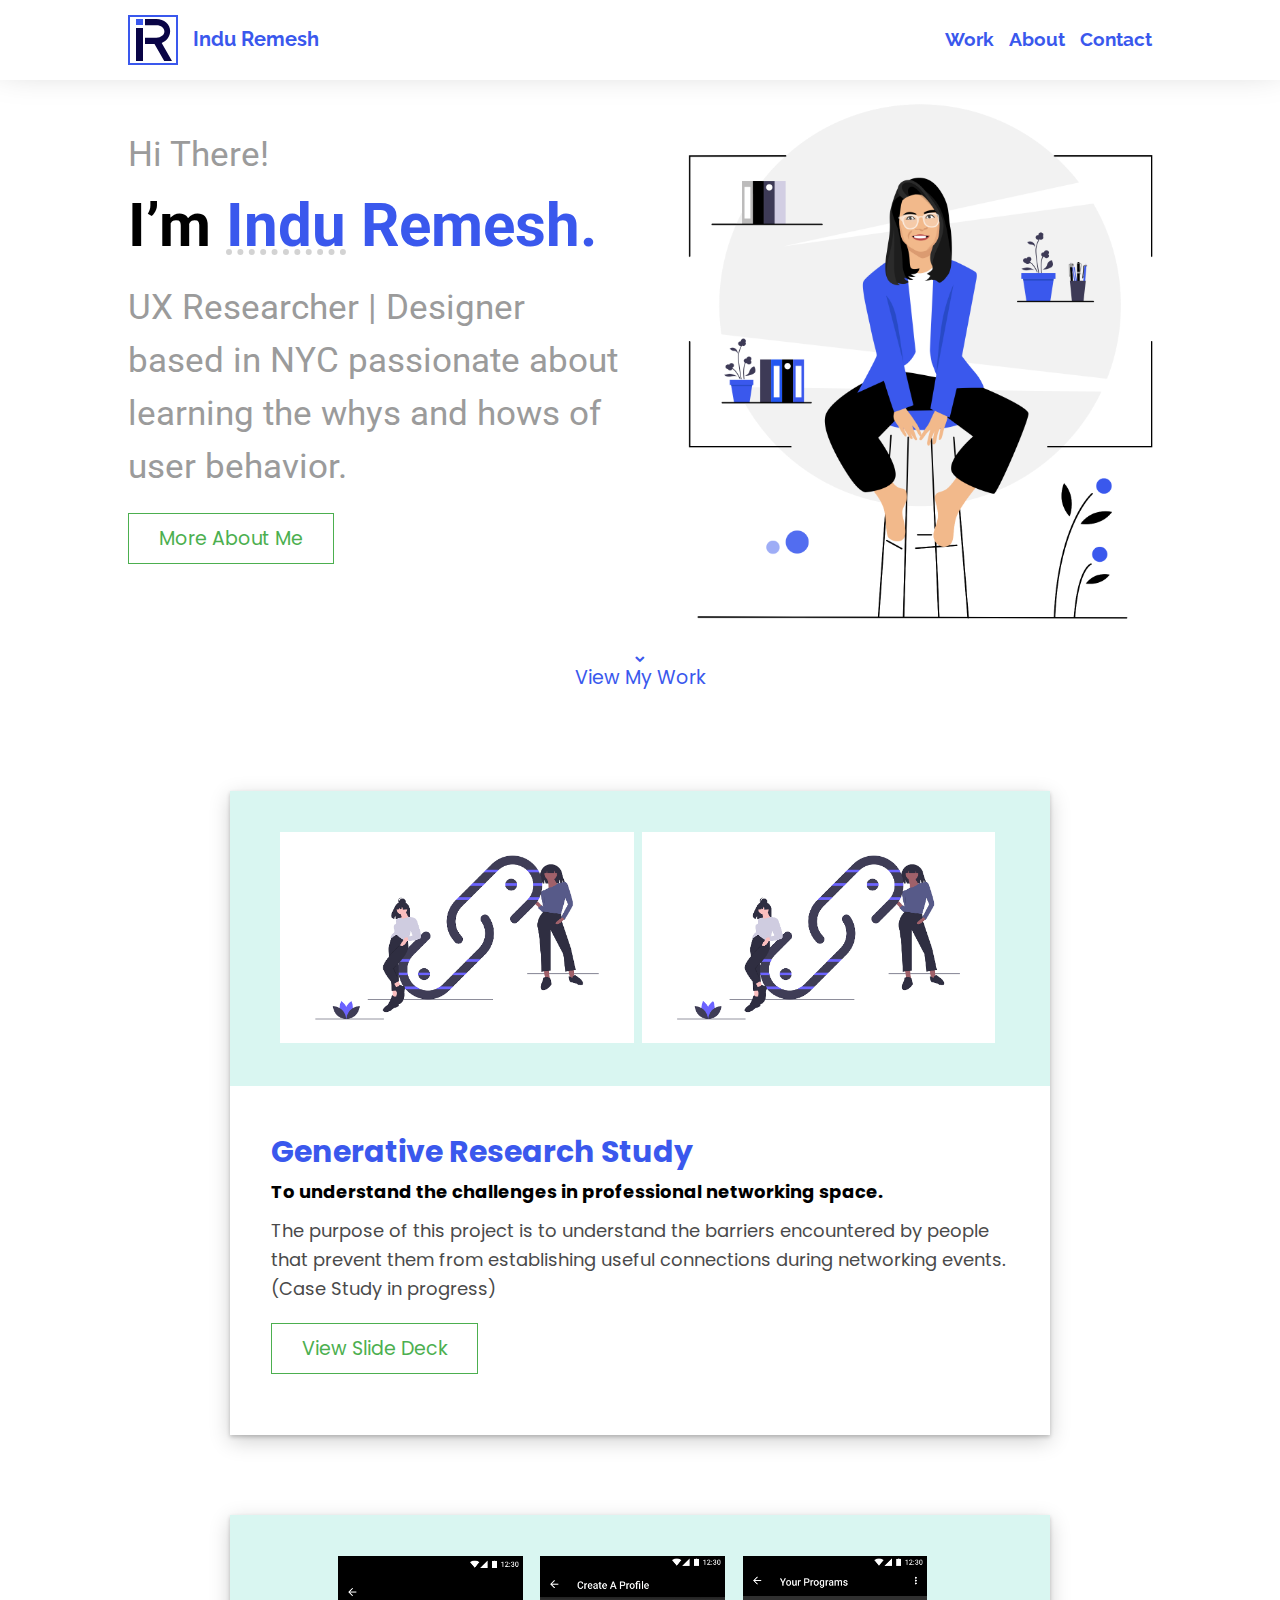
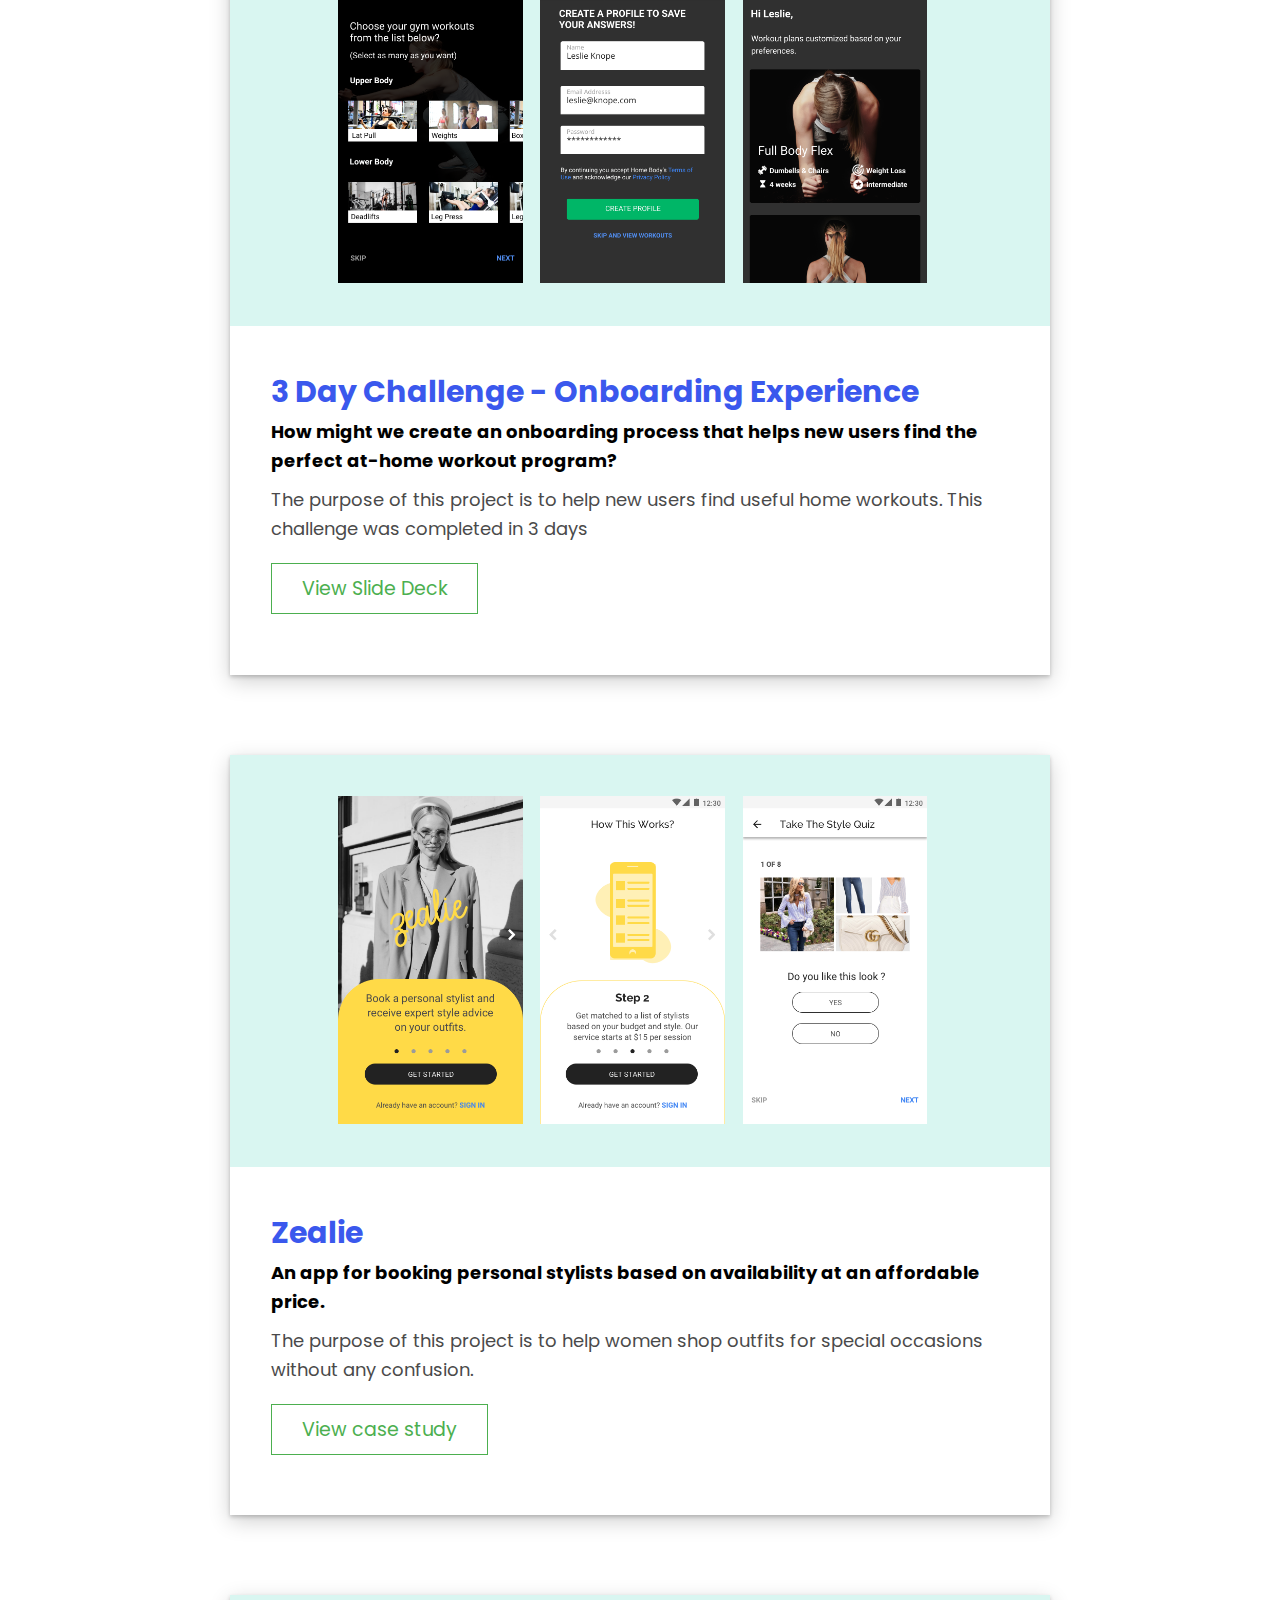
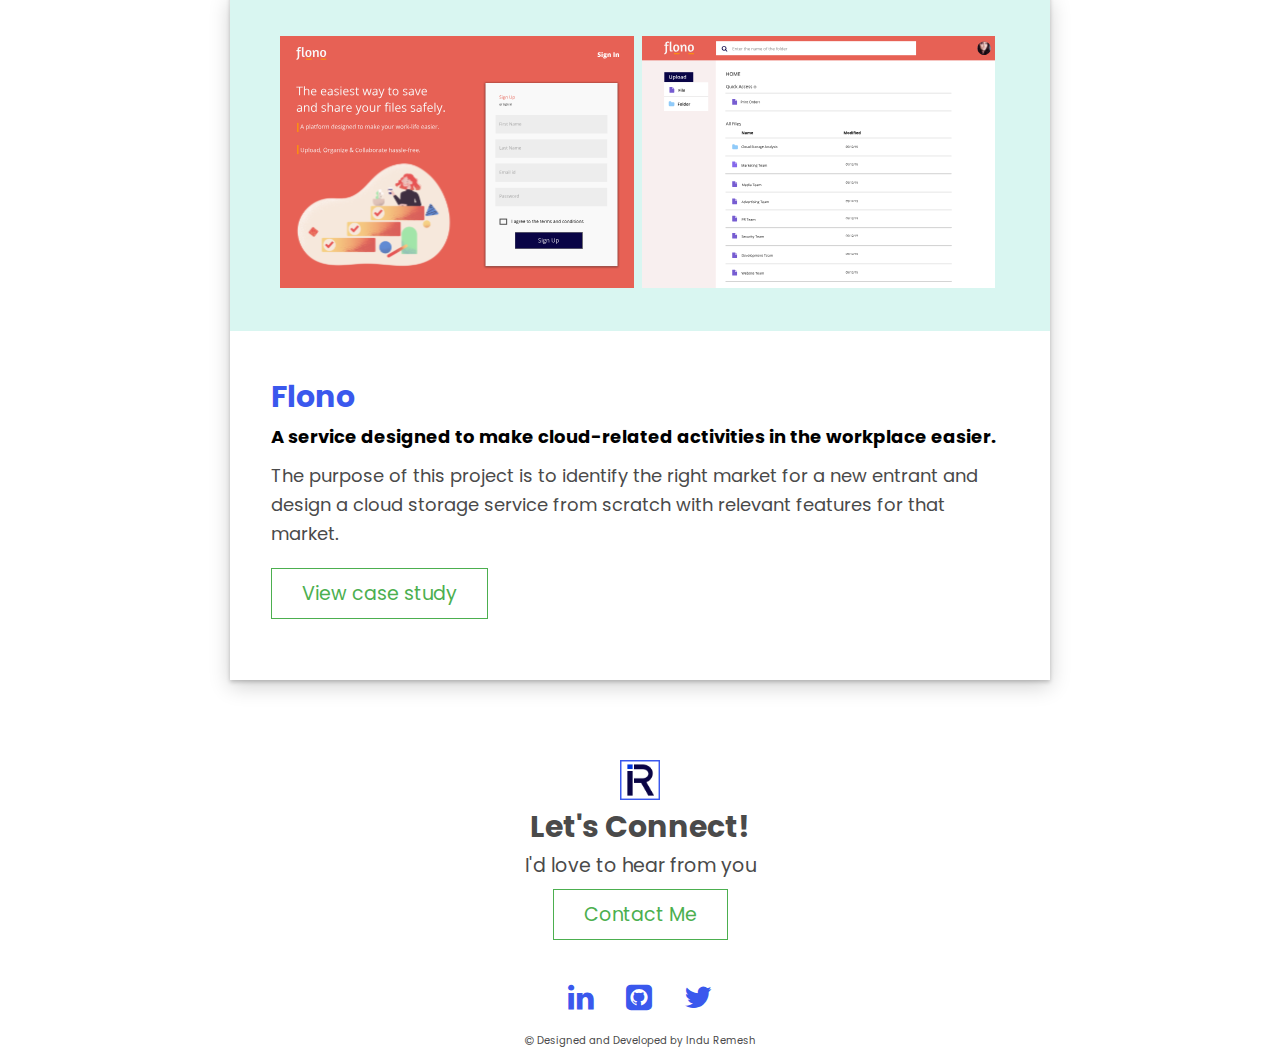
==== commit b5cfceb7: "Add Homebody Slide Deck" ====
--- a/index.html
+++ b/index.html
@@ -128,6 +128,22 @@
     </section>
     <section id="projectarea" class="project aligncenter">
       <div class="projectimage">
+        <img class="zeal1" src="images2/Choose.png" alt="Project Image">
+        <img class="zeal2" src="images2/HBCreate.png" alt="Project Image">
+        <img class="zeal3" src="images2/Programs.png" alt="Project Image">
+      </div>
+      <div class="projectdescription">
+        <a href="project.html">
+          <h2 class="blue">3 Day Challenge - Onboarding Experience</h2>
+        </a>
+        <p class="bold black"> How might we create an onboarding process that helps new users find the perfect at-home workout program?
+  </p>
+        <p><span class="none tabnone comview">The purpose of this project is to help new users find useful home workouts. This challenge was completed in 3 days</p></span>
+        <a href="https://drive.google.com/file/d/1ONkj8hWaEAXDWJaZQ8Ff17cRuIH1M5Zn/view"><button onclick="myFunction()">View Slide Deck</button></a>
+      </div>
+    </section>
+    <section id="projectarea" class="project aligncenter">
+      <div class="projectimage">
         <img class="zeal1" src="images2/launchScreen.png" alt="Project Image">
         <img class="zeal2" src="images2/launchWalk.png" alt="Project Image">
         <img class="zeal3" src="images2/quiz.png" alt="Project Image">
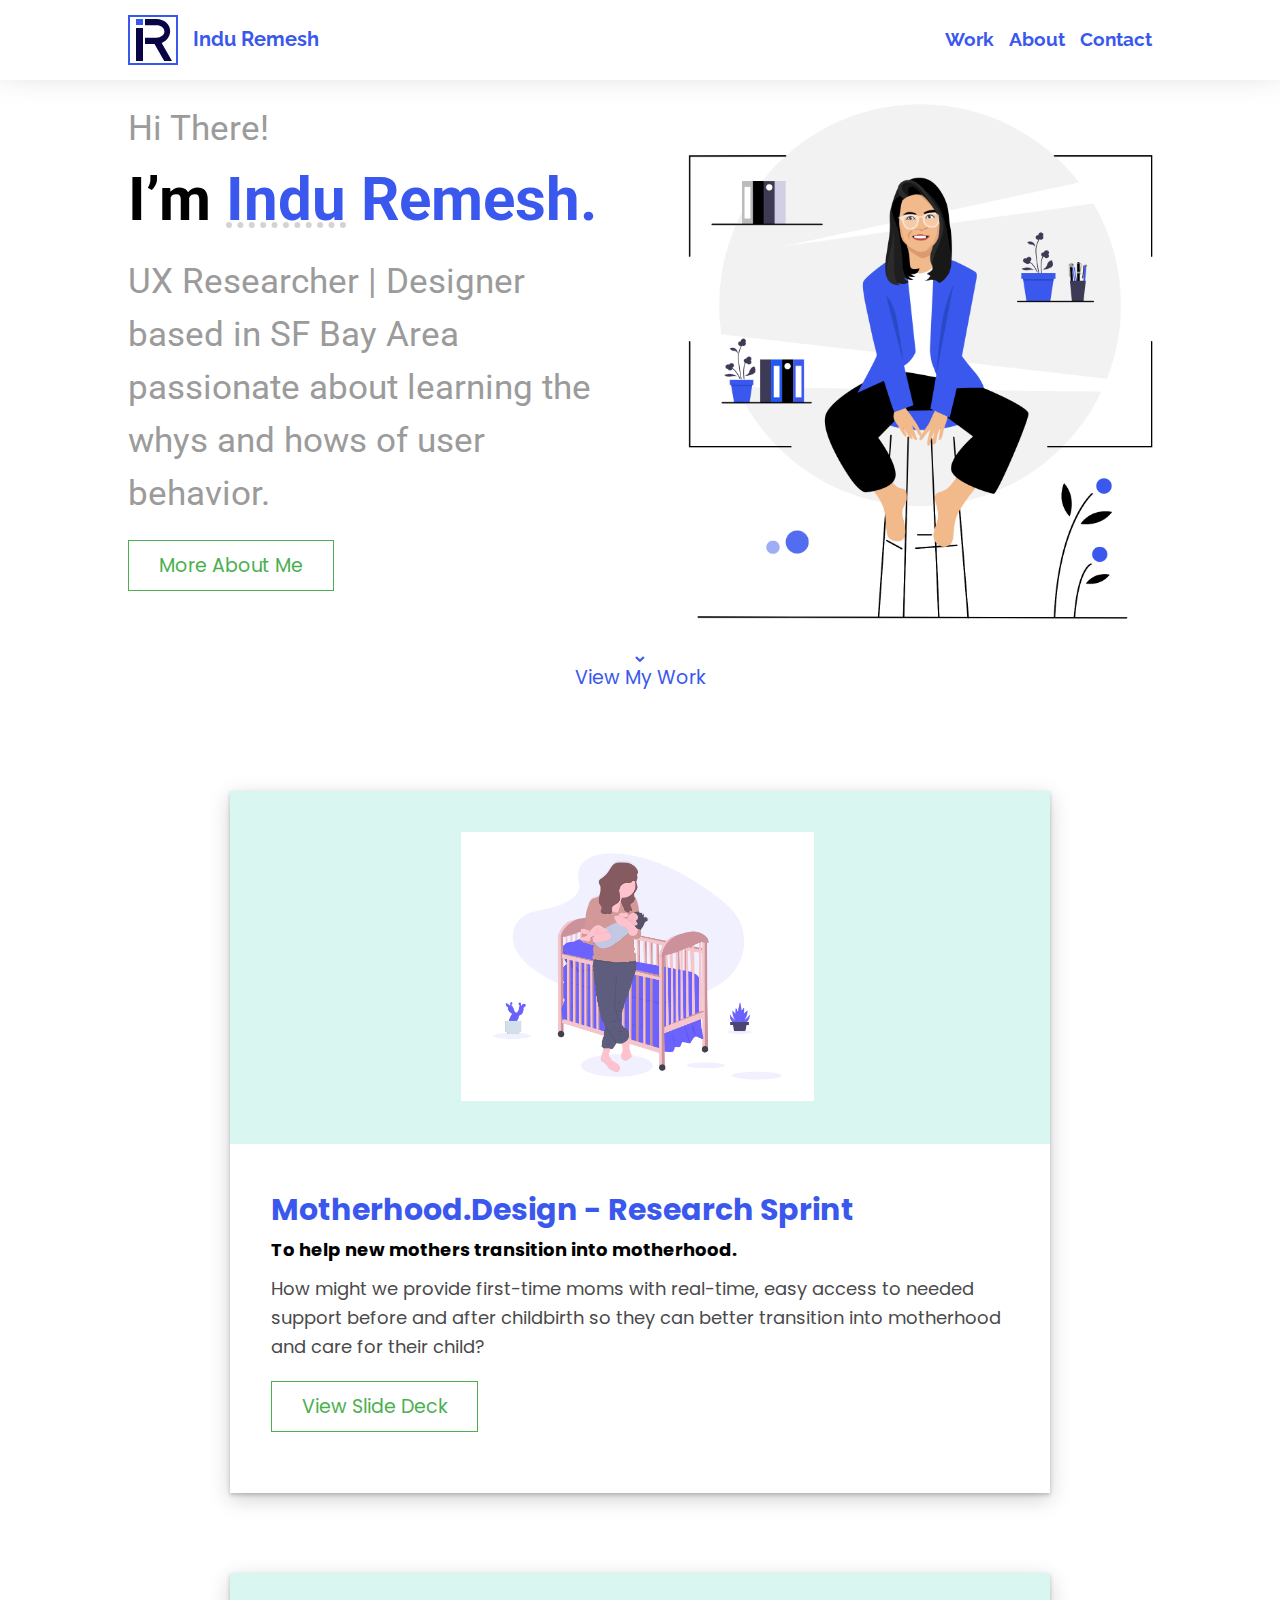
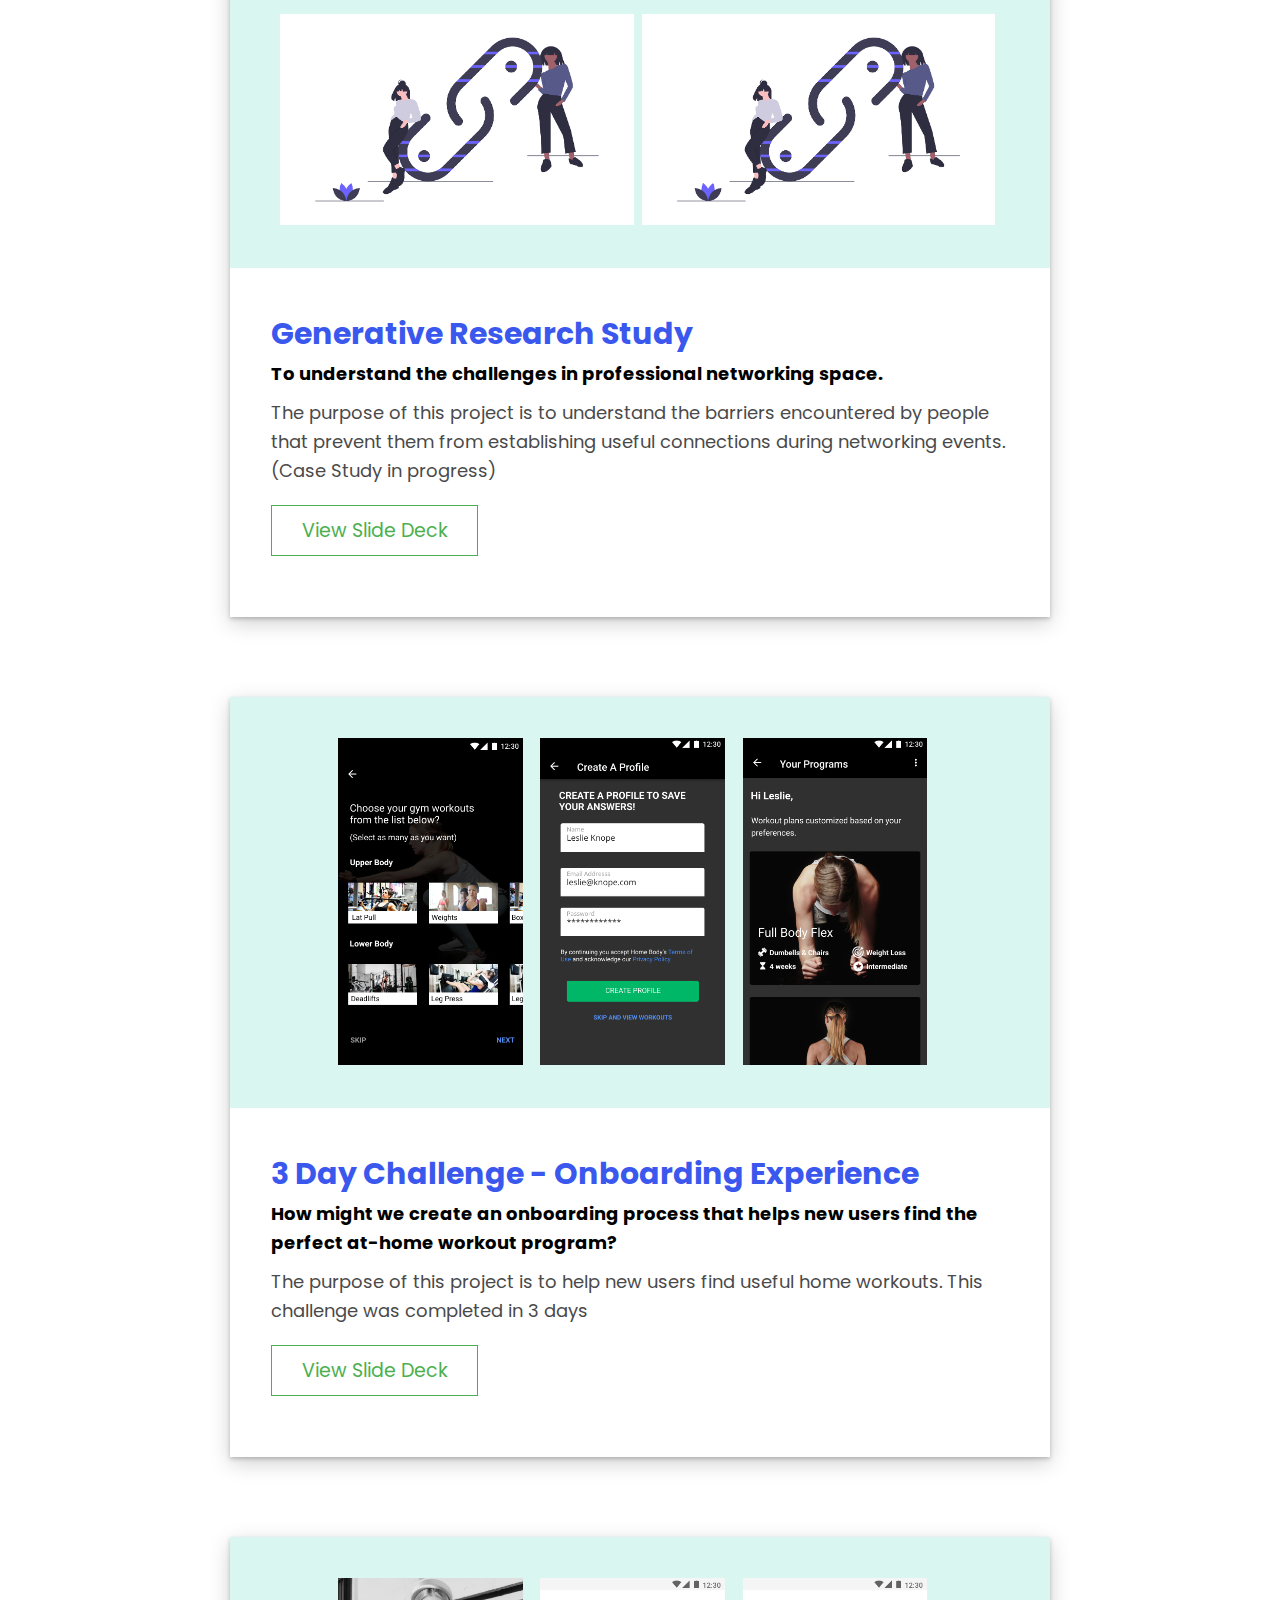
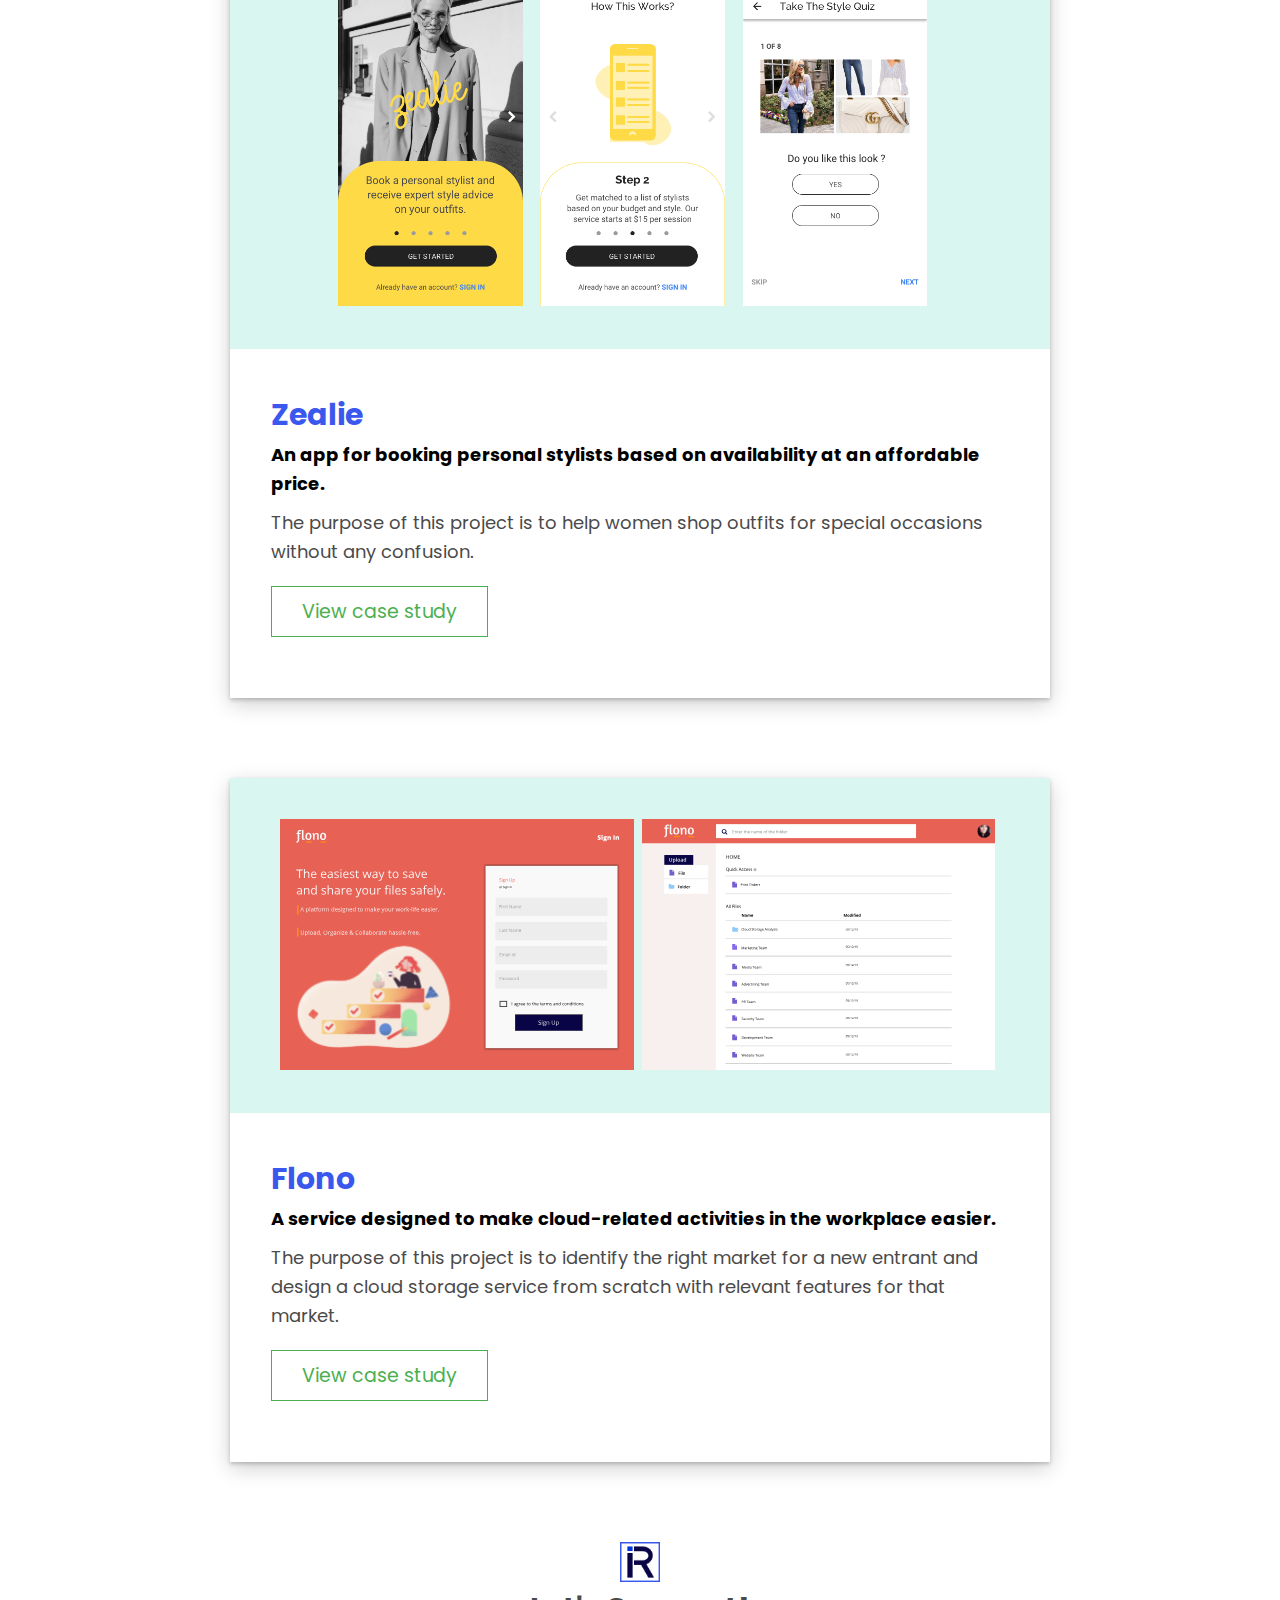
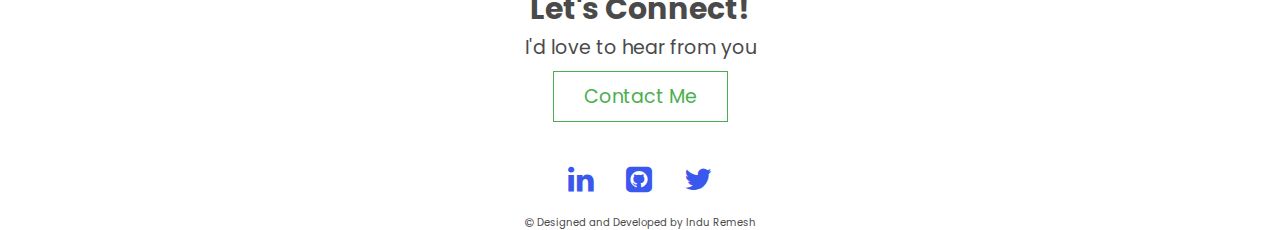
==== commit a15d0f89: "Motherhood&location" ====
--- a/index.html
+++ b/index.html
@@ -93,7 +93,8 @@
         <h1 class="heroname blue"><span class="black">I’m </span>
           <div class="tooltip dotted">Indu<span class="tooltiptext lineheightzero">[ In - doo ] <br>Meaning: Indian origin name for the Moon. </span></div> Remesh.
         </h1>
-        <p class="oneliner">UX Researcher | Designer based in NYC passionate about learning the whys and hows of user behavior.</p>
+        <p class="oneliner">UX Researcher | Designer based in SF Bay Area passionate about learning the whys and hows of user behavior.</p>
+
         <a href="about.html"><button class="">More About Me</button></a>
       </div>
       <div class="heroimage heroelement">
@@ -113,17 +114,33 @@
     <!-- Project Card -->
     <section id="projectarea" class="project aligncenter">
       <div class="projectimage">
+        <img class="pro1 mainprojectimage" src="images2/motherbaby3.png" alt="Project Image">
+          <!-- <img class="pro2 none" src="images2/motherbaby2.png" alt="Project Image">-->
+      </div>
+      <div class="projectdescription">
+        <a href="https://drive.google.com/file/d/1SdIXCzrmyFneyW82iX6W1EYjyZxeyOg8/view?usp=sharing">
+          <h2 class="blue">Motherhood.Design - Research Sprint</h2>
+        </a>
+        <p class="bold black"> To help new mothers transition into motherhood.
+  </p>
+        <p><span class="none tabnone comview">How might we provide first-time moms with real-time, easy access to needed support before and after childbirth so they can better transition into motherhood and care for their child?
+</p></span>
+        <a href="https://drive.google.com/file/d/1SdIXCzrmyFneyW82iX6W1EYjyZxeyOg8/view?usp=sharing"><button onclick="myFunction()">View Slide Deck</button></a>
+      </div>
+    </section>
+    <section id="projectarea" class="project aligncenter">
+      <div class="projectimage">
         <img class="pro1 mainprojectimage" src="images2/network1.png" alt="Project Image">
         <img class="pro2 none" src="images2/network1.png" alt="Project Image">
       </div>
       <div class="projectdescription">
-        <a href="project.html">
+        <a href="https://docs.google.com/presentation/d/1HvpH1QI8z3-fHlh0N1f2lQ9DwHzAdojfzrtf9kXC1fA/edit?usp=sharing">
           <h2 class="blue">Generative Research Study</h2>
         </a>
         <p class="bold black"> To understand the challenges in professional networking space.
   </p>
         <p><span class="none tabnone comview">The purpose of this project is to understand the barriers encountered by people that prevent them from establishing useful connections during networking events. (Case Study in progress)</p></span>
-        <a href="https://drive.google.com/file/d/1cIdPYhqK4LpuoNY3z3MFUzy2MVaCAYZ3/view?usp=sharing"><button onclick="myFunction()">View Slide Deck</button></a>
+        <a href="https://docs.google.com/presentation/d/1HvpH1QI8z3-fHlh0N1f2lQ9DwHzAdojfzrtf9kXC1fA/edit?usp=sharing"><button onclick="myFunction()">View Slide Deck</button></a>
       </div>
     </section>
     <section id="projectarea" class="project aligncenter">
@@ -133,13 +150,13 @@
         <img class="zeal3" src="images2/Programs.png" alt="Project Image">
       </div>
       <div class="projectdescription">
-        <a href="project.html">
+        <a href="https://docs.google.com/presentation/d/12n9d7TIvmwYrFlEgusn3Vq3LWq7pVEUGfj8Y0ixU33s/edit?usp=sharing">
           <h2 class="blue">3 Day Challenge - Onboarding Experience</h2>
         </a>
         <p class="bold black"> How might we create an onboarding process that helps new users find the perfect at-home workout program?
   </p>
         <p><span class="none tabnone comview">The purpose of this project is to help new users find useful home workouts. This challenge was completed in 3 days</p></span>
-        <a href="https://drive.google.com/file/d/1ONkj8hWaEAXDWJaZQ8Ff17cRuIH1M5Zn/view"><button onclick="myFunction()">View Slide Deck</button></a>
+        <a href="https://docs.google.com/presentation/d/12n9d7TIvmwYrFlEgusn3Vq3LWq7pVEUGfj8Y0ixU33s/edit?usp=sharing"><button onclick="myFunction()">View Slide Deck</button></a>
       </div>
     </section>
     <section id="projectarea" class="project aligncenter">
@@ -149,7 +166,7 @@
         <img class="zeal3" src="images2/quiz.png" alt="Project Image">
       </div>
       <div class="projectdescription">
-        <a href="project.html">
+        <a href="project2.html">
           <h2 class="blue">Zealie</h2>
         </a>
         <p class="bold black"> An app for booking personal stylists based on availability at an affordable price.
